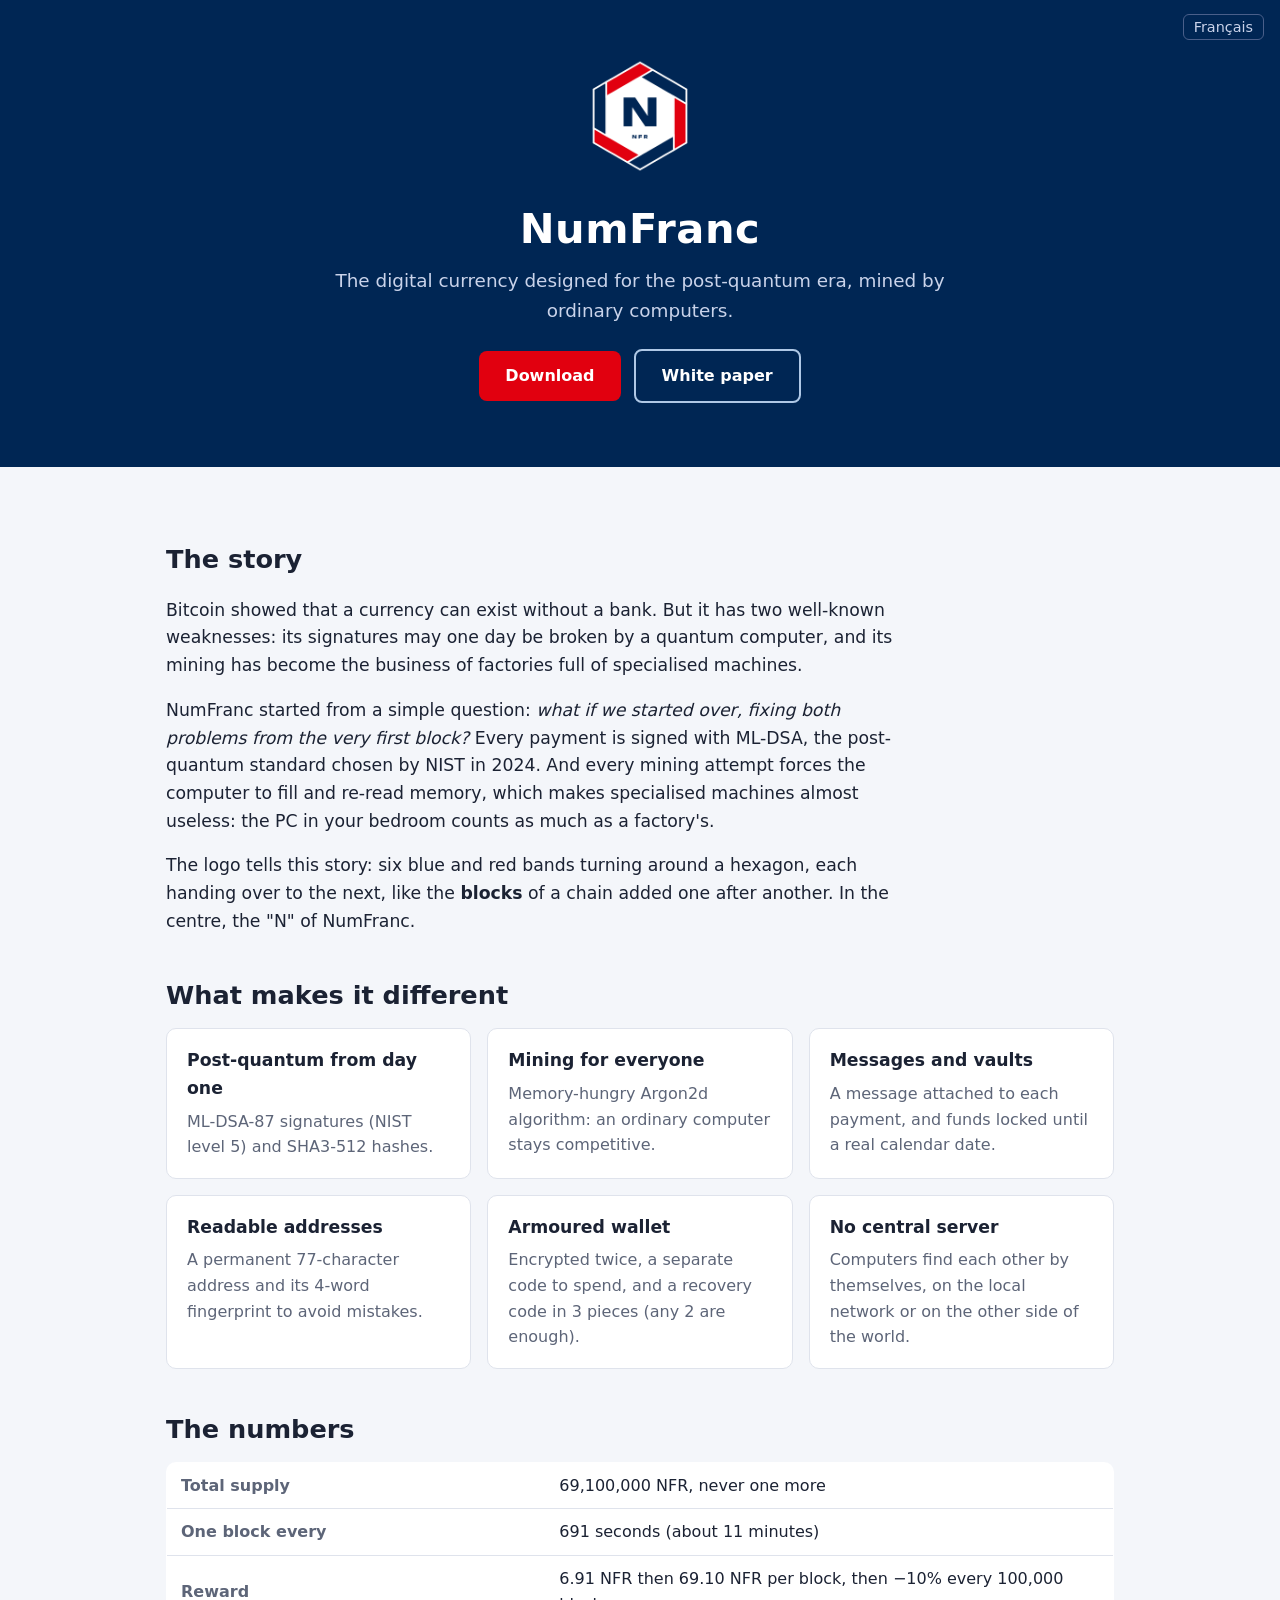
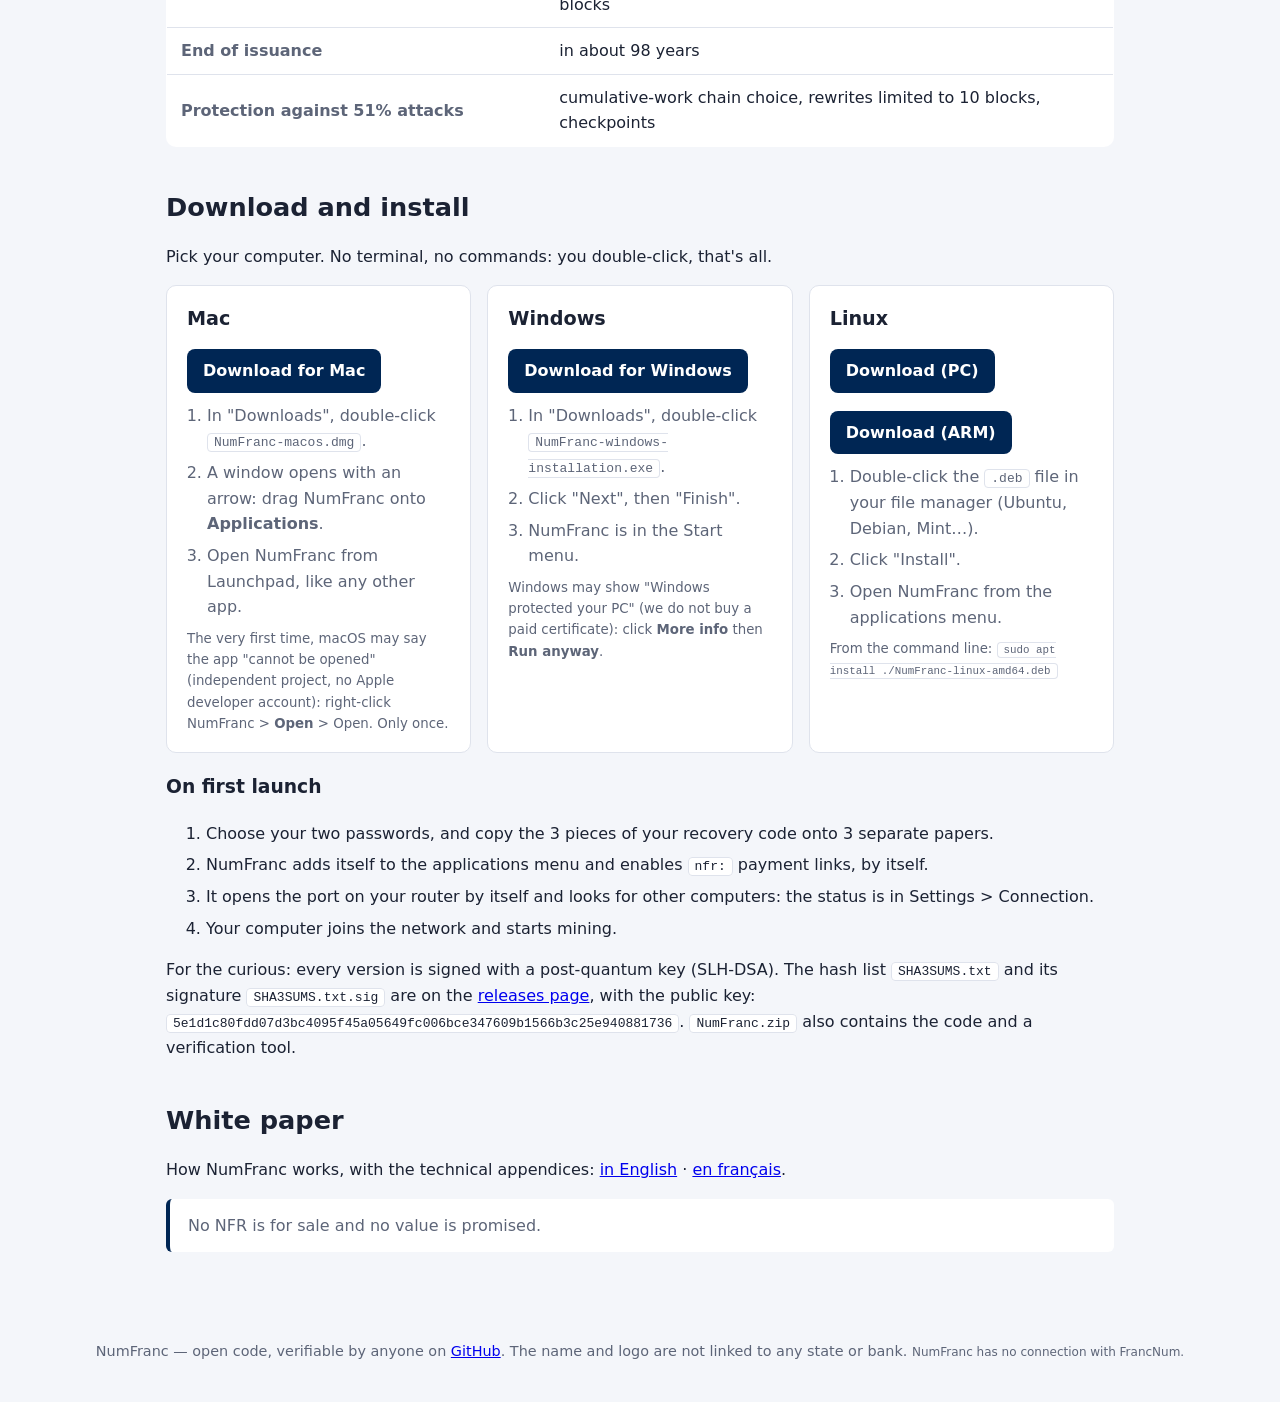
==== site/en.html @ 0773ba94 "NumFranc v1.1.0" ====
<!doctype html>
<html lang="en">
<head>
<meta charset="utf-8">
<meta name="viewport" content="width=device-width, initial-scale=1">
<title>NumFranc (NFR) — English</title>
<meta name="description" content="NumFranc: a post-quantum digital currency, mined by ordinary computers.">
<link rel="alternate" hreflang="fr" href="index.html">
<link rel="icon" href="favicon.svg" type="image/svg+xml">
<link rel="icon" href="favicon-32.png" type="image/png" sizes="32x32">
<link rel="apple-touch-icon" href="apple-touch-icon.png">
<style>
  :root {
    --nuit: #002654; --or: #E1000F; --clair: #AFC8E6; --fond: #f4f6fa; --texte: #1b2233; --doux: #5d6578;
    --carte: #ffffff; --bord: #dfe3ec;
  }
  @media (prefers-color-scheme: dark) {
    :root { --fond: #12151c; --texte: #e8ebf2; --doux: #a3aabb; --carte: #1c212b; --bord: #2c3342; }
  }
  * { box-sizing: border-box; }
  body { margin: 0; font-family: system-ui, -apple-system, "Segoe UI", Roboto, sans-serif; background: var(--fond); color: var(--texte); line-height: 1.6; }
  header { background: var(--nuit); color: #fff; padding: 56px 16px 64px; text-align: center; }
  header img { width: 120px; height: 120px; }
  header h1 { font-size: 2.6rem; margin: 12px 0 4px; letter-spacing: .5px; }
  header p { margin: 0 auto; max-width: 640px; color: #c9d3ea; font-size: 1.15rem; }
  .bouton.secondaire { background: transparent; color: #fff; border: 2px solid var(--clair); margin-left: 8px; }
  .bouton { display: inline-block; margin-top: 24px; background: var(--or); color: #FFFFFF; font-weight: 700; padding: 12px 26px; border-radius: 8px; text-decoration: none; }
  main { max-width: 980px; margin: 0 auto; padding: 32px 16px 48px; }
  h2 { font-size: 1.6rem; margin: 40px 0 12px; }
  .histoire { font-size: 1.08rem; max-width: 760px; }
  .grille { display: grid; grid-template-columns: repeat(auto-fit, minmax(260px, 1fr)); gap: 16px; }
  .carte { background: var(--carte); border: 1px solid var(--bord); border-radius: 10px; padding: 18px 20px; }
  .carte h3 { margin: 0 0 6px; font-size: 1.08rem; }
  .carte p { margin: 0; color: var(--doux); }
  table { width: 100%; border-collapse: collapse; background: var(--carte); border: 1px solid var(--bord); border-radius: 10px; overflow: hidden; }
  td, th { text-align: left; padding: 10px 14px; border-bottom: 1px solid var(--bord); }
  th { width: 40%; color: var(--doux); font-weight: 600; }
  ol li { margin-bottom: 6px; }
  .langue { position: absolute; top: 14px; right: 16px; }
  .langue a { color: #c9d3ea; text-decoration: none; border: 1px solid #4a5f8a; border-radius: 6px; padding: 4px 10px; font-size: .9rem; }
  header { position: relative; }
  .systemes { display: grid; grid-template-columns: repeat(auto-fit, minmax(280px, 1fr)); gap: 16px; }
  .systemes .carte h3 { font-size: 1.2rem; }
  .systemes .telecharge { display: inline-block; margin: 8px 0 10px; background: var(--nuit); color: #fff; font-weight: 700; padding: 9px 16px; border-radius: 8px; text-decoration: none; }
  @media (prefers-color-scheme: dark) { .systemes .telecharge { background: #2c4a86; } }
  .systemes ol { margin: 0; padding-left: 20px; color: var(--doux); }
  .systemes small { color: var(--doux); display: block; margin-top: 8px; }
  .avertissement { border-left: 4px solid var(--nuit); background: var(--carte); padding: 14px 18px; border-radius: 6px; color: var(--doux); }
  footer { text-align: center; color: var(--doux); padding: 24px 16px 40px; font-size: .9rem; }
  code { background: var(--carte); border: 1px solid var(--bord); border-radius: 4px; padding: 1px 6px; overflow-wrap: anywhere; }
</style>
</head>
<body>
<header>
  <div class="langue"><a href="index.html" hreflang="fr" lang="fr">Français</a></div>
  <img src="logo-256.png" alt="NumFranc logo: a navy N at the centre of a hexagon made of six turning blue and red bands">
  <h1>NumFranc</h1>
  <p>The digital currency designed for the post-quantum era, mined by ordinary computers.</p>
  <a class="bouton" href="https://github.com/ShadowRook-crypto/NumFranc/releases/latest">Download</a>
  <a class="bouton secondaire" href="WHITEPAPER.pdf">White paper</a>
</header>

<main>
  <h2>The story</h2>
  <div class="histoire">
    <p>Bitcoin showed that a currency can exist without a bank. But it has two well-known weaknesses: its signatures may one day be broken by a quantum computer, and its mining has become the business of factories full of specialised machines.</p>
    <p>NumFranc started from a simple question: <em>what if we started over, fixing both problems from the very first block?</em> Every payment is signed with ML-DSA, the post-quantum standard chosen by NIST in 2024. And every mining attempt forces the computer to fill and re-read memory, which makes specialised machines almost useless: the PC in your bedroom counts as much as a factory's.</p>
    <p>The logo tells this story: six blue and red bands turning around a hexagon, each handing over to the next, like the <strong>blocks</strong> of a chain added one after another. In the centre, the "N" of NumFranc.</p>
  </div>

  <h2>What makes it different</h2>
  <div class="grille">
    <div class="carte"><h3>Post-quantum from day one</h3><p>ML-DSA-87 signatures (NIST level 5) and SHA3-512 hashes.</p></div>
    <div class="carte"><h3>Mining for everyone</h3><p>Memory-hungry Argon2d algorithm: an ordinary computer stays competitive.</p></div>
    <div class="carte"><h3>Messages and vaults</h3><p>A message attached to each payment, and funds locked until a real calendar date.</p></div>
    <div class="carte"><h3>Readable addresses</h3><p>A permanent 77-character address and its 4-word fingerprint to avoid mistakes.</p></div>
    <div class="carte"><h3>Armoured wallet</h3><p>Encrypted twice, a separate code to spend, and a recovery code in 3 pieces (any 2 are enough).</p></div>
    <div class="carte"><h3>No central server</h3><p>Computers find each other by themselves, on the local network or on the other side of the world.</p></div>
  </div>

  <h2>The numbers</h2>
  <table>
    <tr><th>Total supply</th><td>69,100,000 NFR, never one more</td></tr>
    <tr><th>One block every</th><td>691 seconds (about 11 minutes)</td></tr>
    <tr><th>Reward</th><td>6.91 NFR then 69.10 NFR per block, then −10% every 100,000 blocks</td></tr>
    <tr><th>End of issuance</th><td>in about 98 years</td></tr>
    <tr><th>Protection against 51% attacks</th><td>cumulative-work chain choice, rewrites limited to 10 blocks, checkpoints</td></tr>
  </table>

  <h2 id="telecharger">Download and install</h2>
  <p>Pick your computer. No terminal, no commands: you double-click, that's all.</p>
  <div class="systemes">
    <div class="carte">
      <h3>Mac</h3>
      <a class="telecharge" href="https://github.com/ShadowRook-crypto/NumFranc/releases/latest/download/NumFranc-macos.dmg">Download for Mac</a>
      <ol>
        <li>In "Downloads", double-click <code>NumFranc-macos.dmg</code>.</li>
        <li>A window opens with an arrow: drag NumFranc onto <strong>Applications</strong>.</li>
        <li>Open NumFranc from Launchpad, like any other app.</li>
      </ol>
      <small>The very first time, macOS may say the app "cannot be opened" (independent project, no Apple developer account): right-click NumFranc &gt; <strong>Open</strong> &gt; Open. Only once.</small>
    </div>
    <div class="carte">
      <h3>Windows</h3>
      <a class="telecharge" href="https://github.com/ShadowRook-crypto/NumFranc/releases/latest/download/NumFranc-windows-installation.exe">Download for Windows</a>
      <ol>
        <li>In "Downloads", double-click <code>NumFranc-windows-installation.exe</code>.</li>
        <li>Click "Next", then "Finish".</li>
        <li>NumFranc is in the Start menu.</li>
      </ol>
      <small>Windows may show "Windows protected your PC" (we do not buy a paid certificate): click <strong>More info</strong> then <strong>Run anyway</strong>.</small>
    </div>
    <div class="carte">
      <h3>Linux</h3>
      <a class="telecharge" href="https://github.com/ShadowRook-crypto/NumFranc/releases/latest/download/NumFranc-linux-amd64.deb">Download (PC)</a>
      <a class="telecharge" href="https://github.com/ShadowRook-crypto/NumFranc/releases/latest/download/NumFranc-linux-arm64.deb">Download (ARM)</a>
      <ol>
        <li>Double-click the <code>.deb</code> file in your file manager (Ubuntu, Debian, Mint…).</li>
        <li>Click "Install".</li>
        <li>Open NumFranc from the applications menu.</li>
      </ol>
      <small>From the command line: <code>sudo apt install ./NumFranc-linux-amd64.deb</code></small>
    </div>
  </div>
  <h3>On first launch</h3>
  <ol>
    <li>Choose your two passwords, and copy the 3 pieces of your recovery code onto 3 separate papers.</li>
    <li>NumFranc adds itself to the applications menu and enables <code>nfr:</code> payment links, by itself.</li>
    <li>It opens the port on your router by itself and looks for other computers: the status is in Settings &gt; Connection.</li>
    <li>Your computer joins the network and starts mining.</li>
  </ol>
  <p>For the curious: every version is signed with a post-quantum key (SLH-DSA). The hash list <code>SHA3SUMS.txt</code> and its signature <code>SHA3SUMS.txt.sig</code> are on the <a href="https://github.com/ShadowRook-crypto/NumFranc/releases/latest">releases page</a>, with the public key: <code>5e1d1c80fdd07d3bc4095f45a05649fc006bce347609b1566b3c25e940881736</code>. <code>NumFranc.zip</code> also contains the code and a verification tool.</p>

  <h2>White paper</h2>
  <p>How NumFranc works, with the technical appendices: <a href="WHITEPAPER.pdf">in English</a> · <a href="LIVRE_BLANC.pdf">en français</a>.</p>

  <p class="avertissement">No NFR is for sale and no value is promised.</p>
</main>

<footer>
  NumFranc — open code, verifiable by anyone on <a href="https://github.com/ShadowRook-crypto/NumFranc">GitHub</a>. The name and logo are not linked to any state or bank. <small>NumFranc has no connection with FrancNum.</small>
</footer>
</body>
</html>
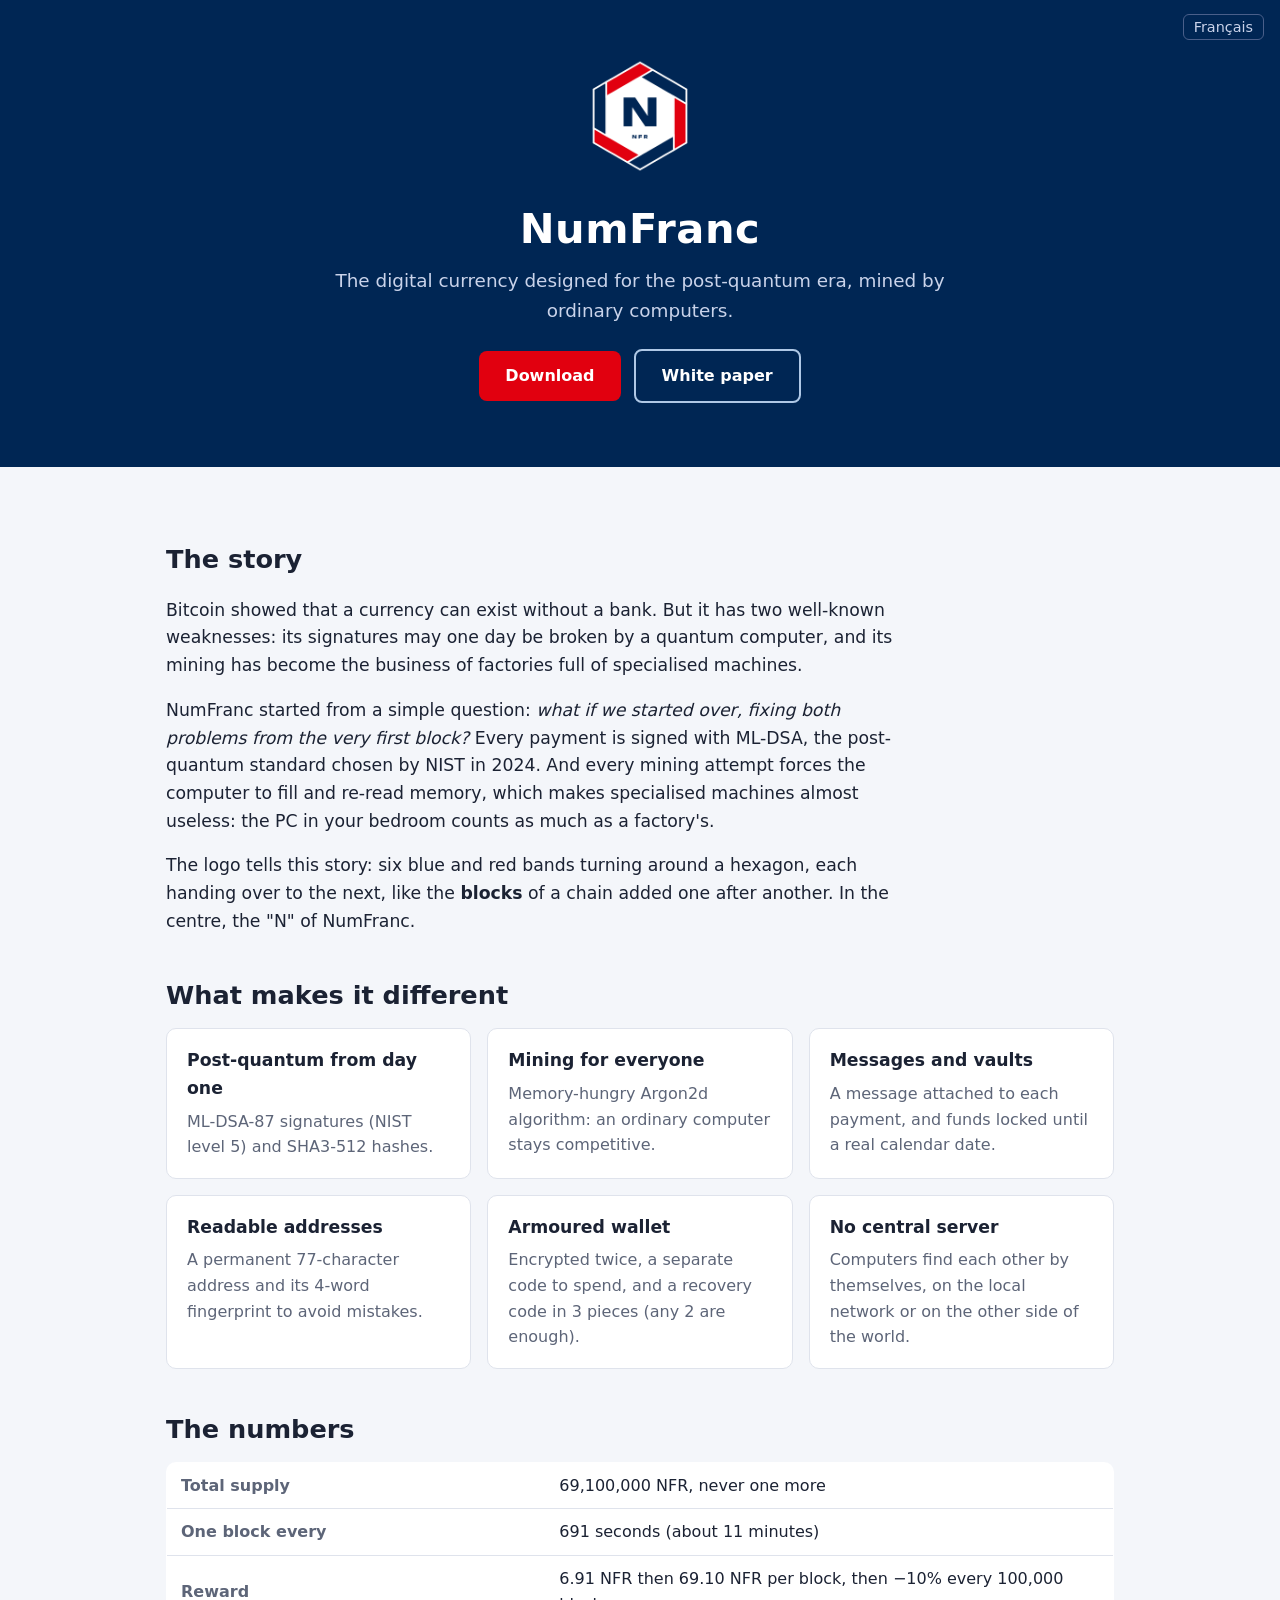
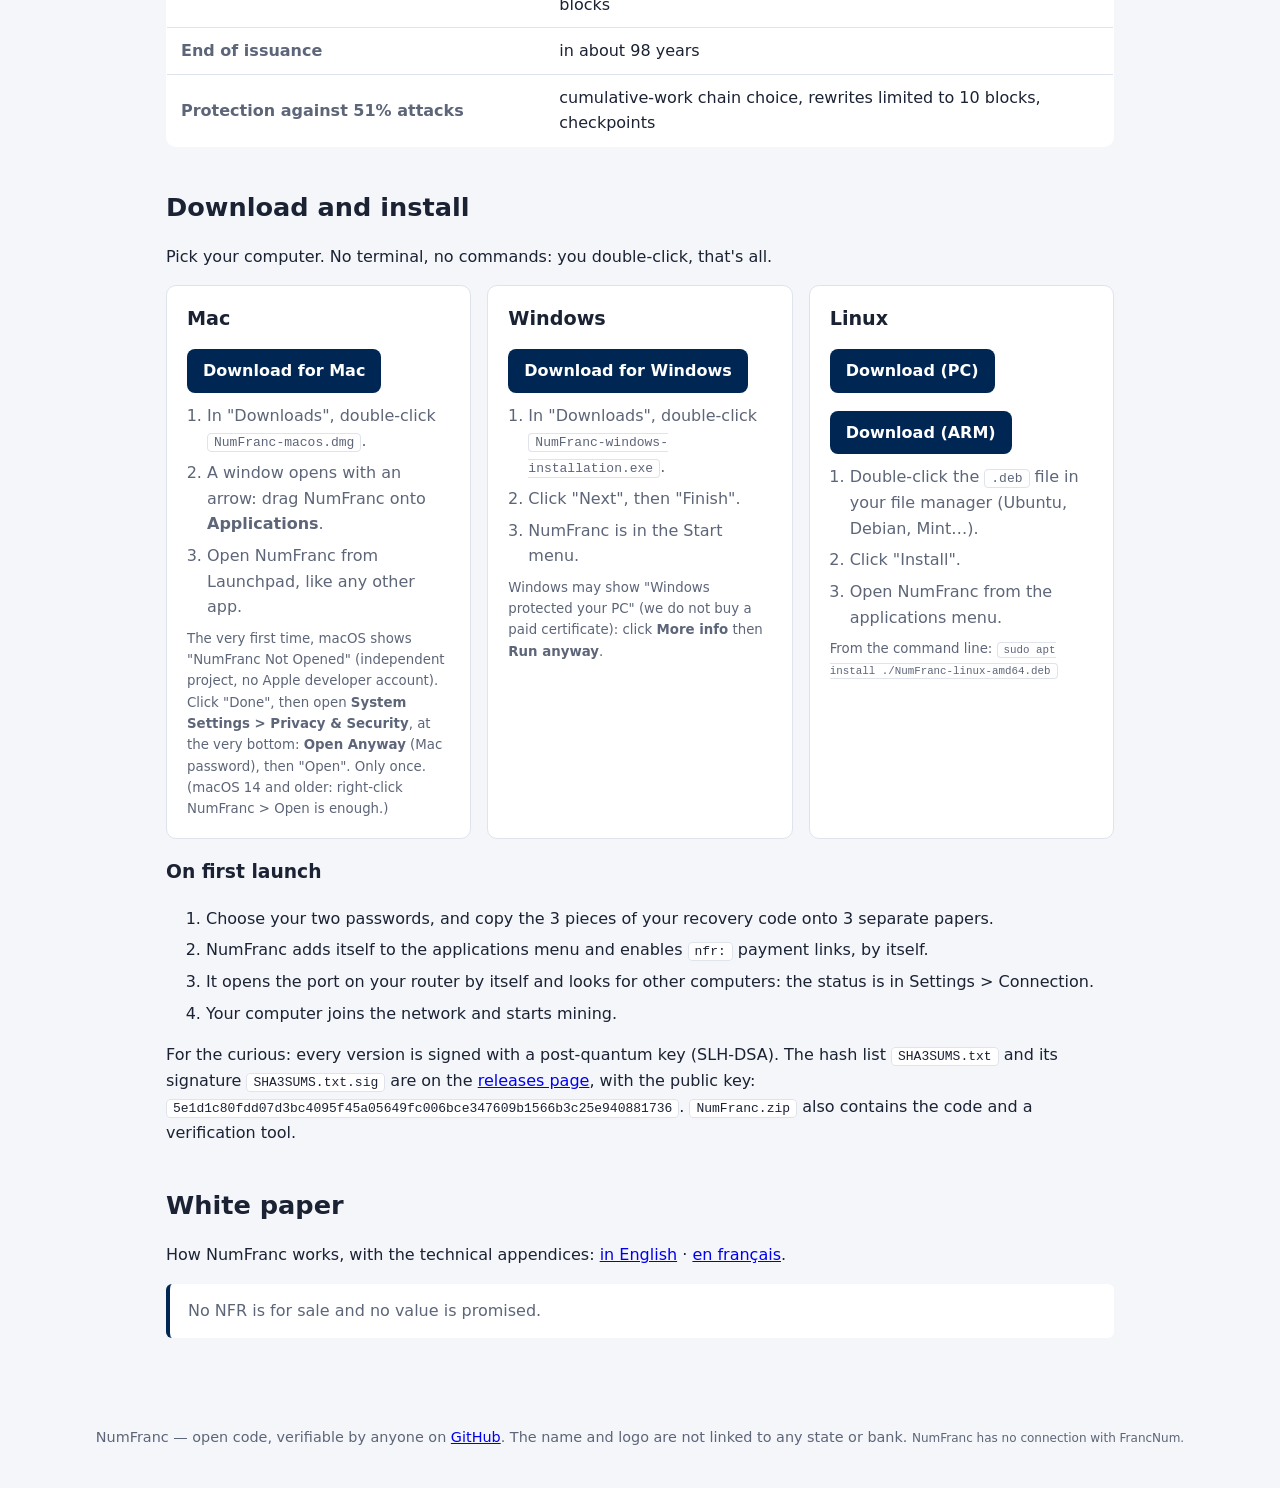
==== commit ce668e3f: "NumFranc v1.1.1" ====
--- a/site/en.html
+++ b/site/en.html
@@ -98,7 +98,7 @@
         <li>A window opens with an arrow: drag NumFranc onto <strong>Applications</strong>.</li>
         <li>Open NumFranc from Launchpad, like any other app.</li>
       </ol>
-      <small>The very first time, macOS may say the app "cannot be opened" (independent project, no Apple developer account): right-click NumFranc &gt; <strong>Open</strong> &gt; Open. Only once.</small>
+      <small>The very first time, macOS shows "NumFranc Not Opened" (independent project, no Apple developer account). Click "Done", then open <strong>System Settings &gt; Privacy &amp; Security</strong>, at the very bottom: <strong>Open Anyway</strong> (Mac password), then "Open". Only once. (macOS 14 and older: right-click NumFranc &gt; Open is enough.)</small>
     </div>
     <div class="carte">
       <h3>Windows</h3>
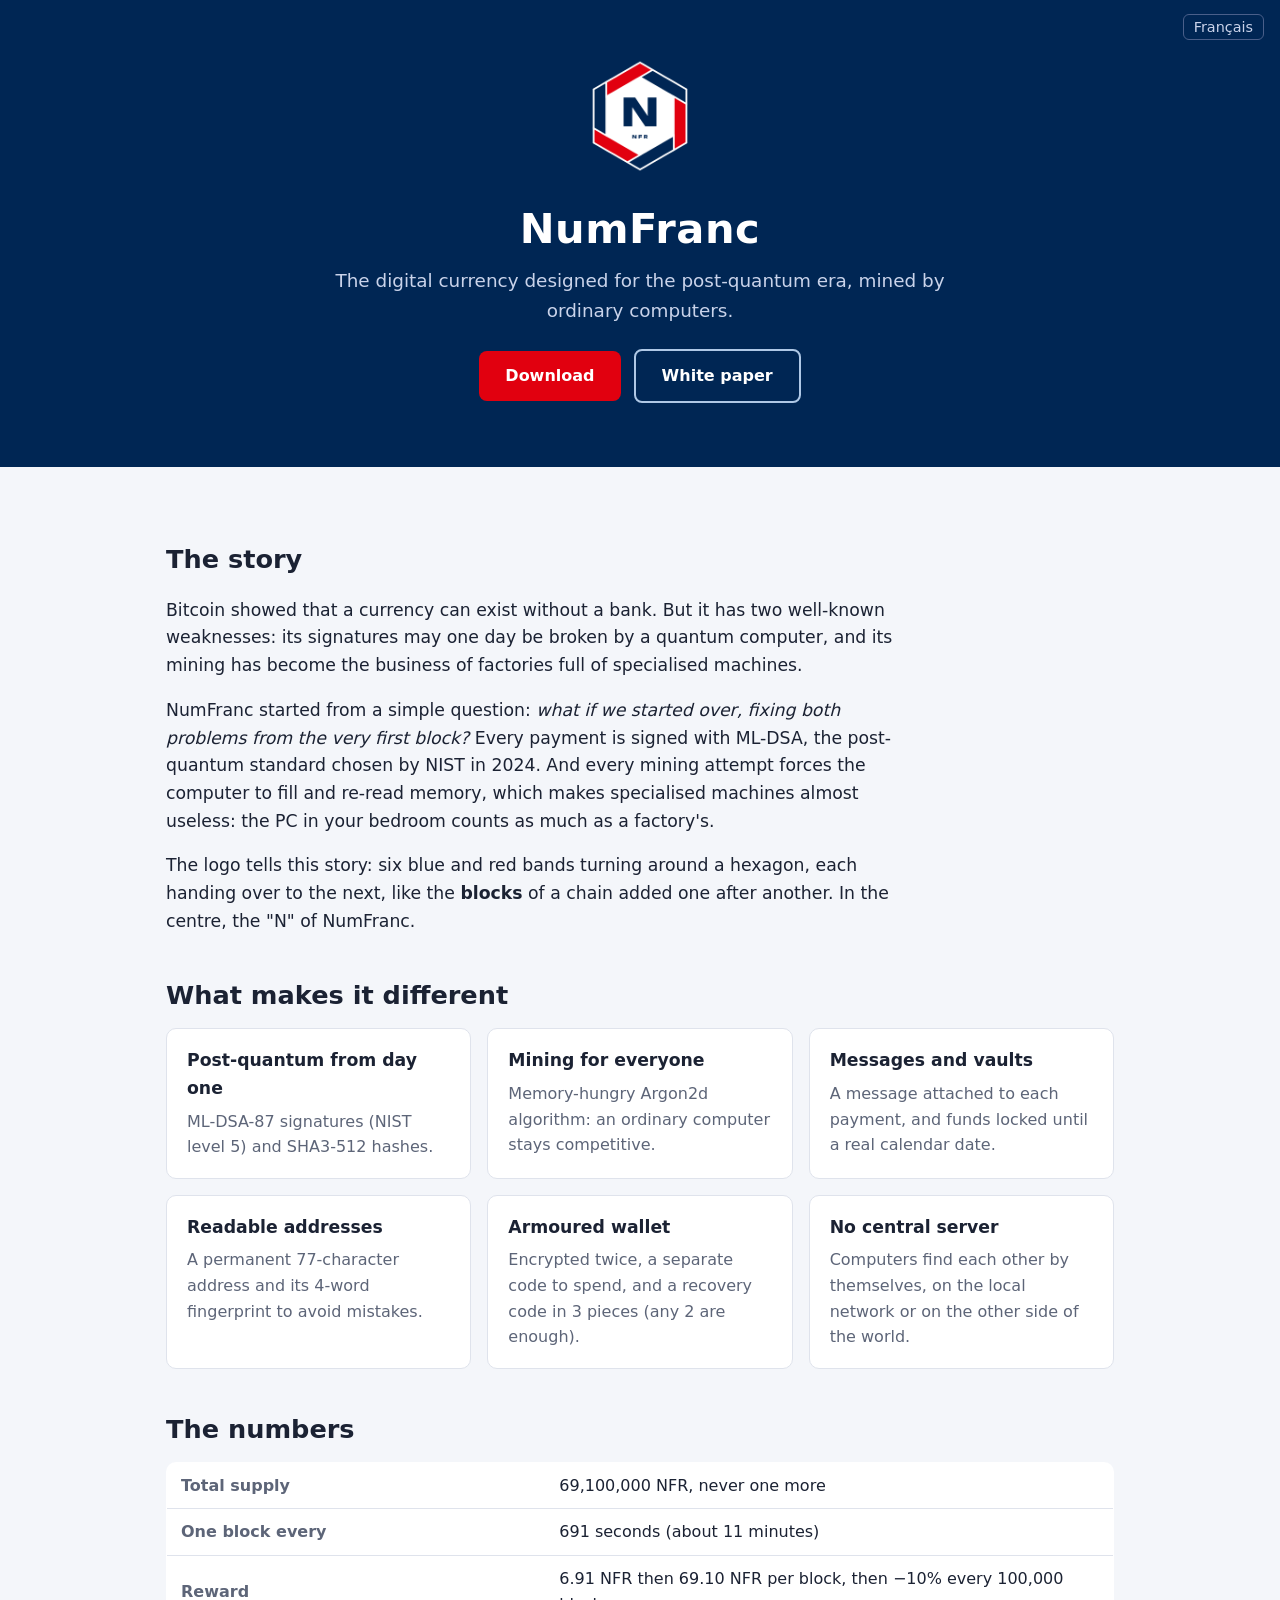
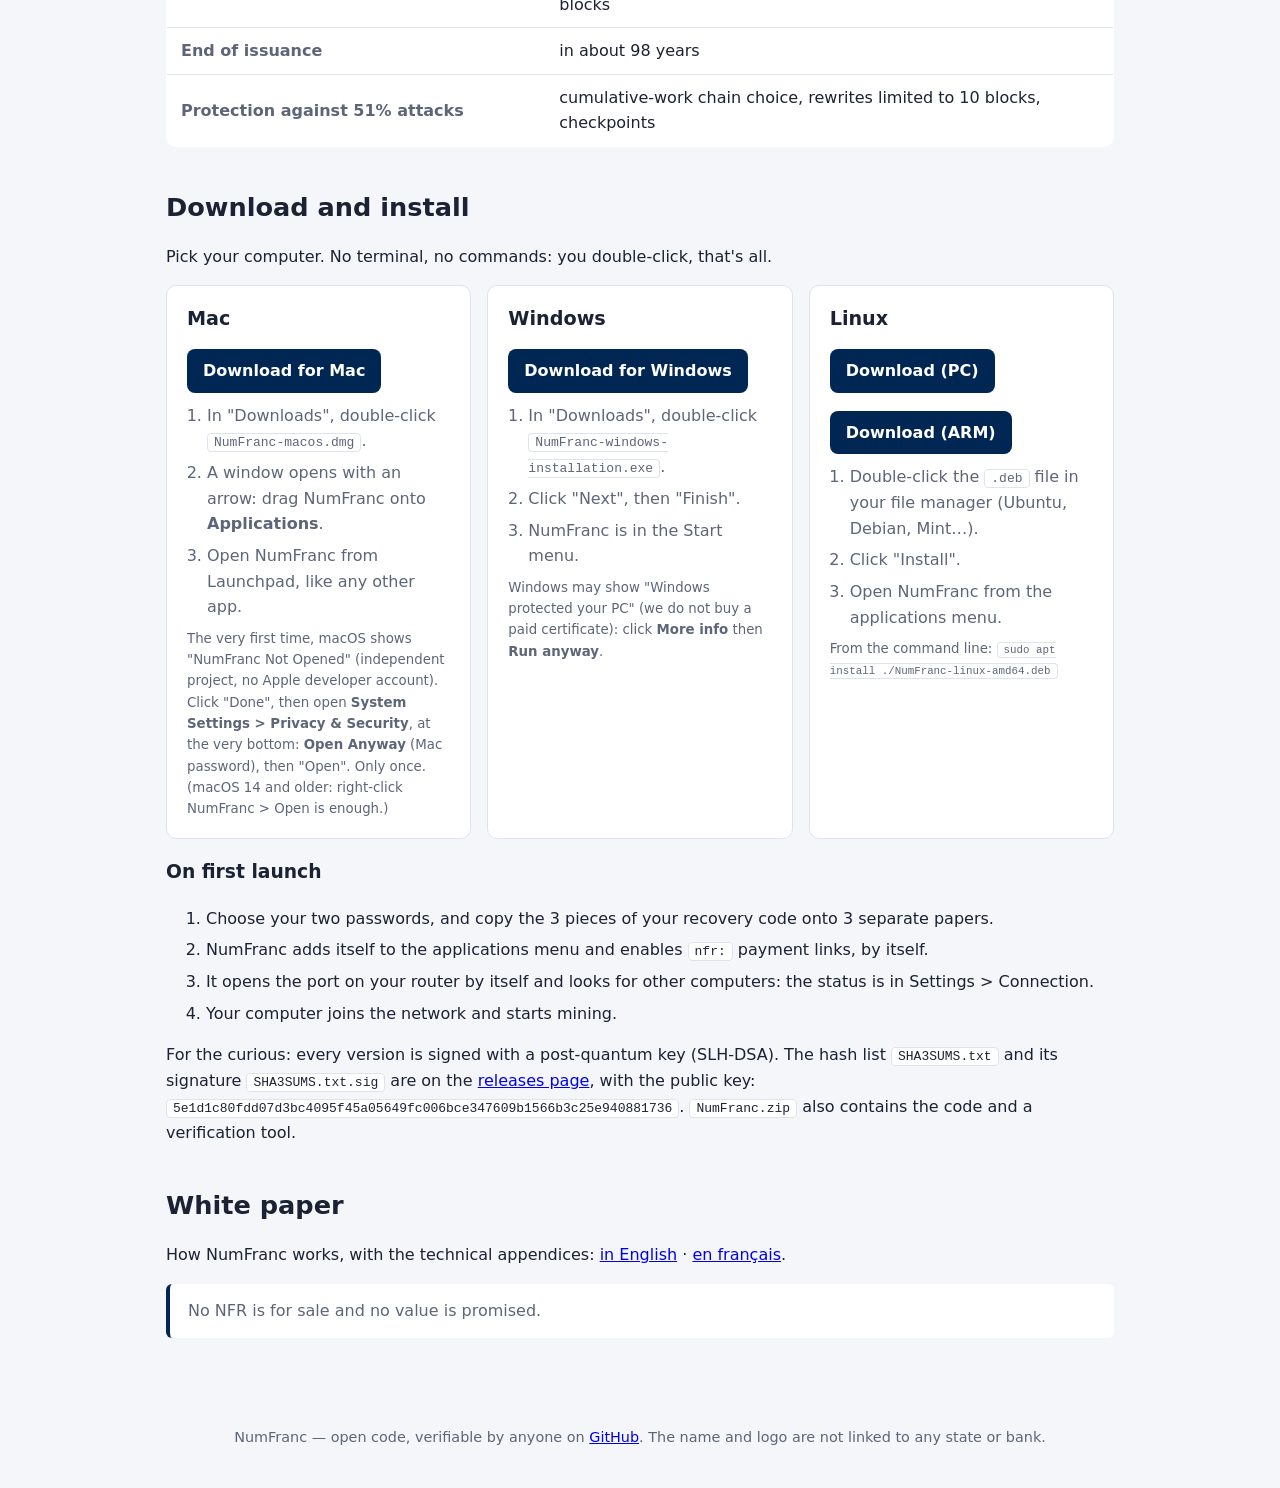
==== commit 75159e40: "v1.3.1 : point de contrôle, traductions, référencement" ====
--- a/site/en.html
+++ b/site/en.html
@@ -5,7 +5,17 @@
 <meta name="viewport" content="width=device-width, initial-scale=1">
 <title>NumFranc (NFR) — English</title>
 <meta name="description" content="NumFranc: a post-quantum digital currency, mined by ordinary computers.">
-<link rel="alternate" hreflang="fr" href="index.html">
+<link rel="canonical" href="https://shadowrook-crypto.github.io/NumFranc/en.html">
+<link rel="alternate" hreflang="fr" href="https://shadowrook-crypto.github.io/NumFranc/">
+<link rel="alternate" hreflang="en" href="https://shadowrook-crypto.github.io/NumFranc/en.html">
+<meta name="keywords" content="NumFranc, NFR, cryptocurrency, post-quantum, ML-DSA, SLH-DSA, Rust, blockchain, proof of work, Argon2, open source">
+<meta property="og:type" content="website">
+<meta property="og:title" content="NumFranc (NFR) — post-quantum digital currency">
+<meta property="og:description" content="Open-source educational project in Rust: a post-quantum cryptocurrency (ML-DSA-87) mined by ordinary computers. Free, no value, nothing for sale.">
+<meta property="og:url" content="https://shadowrook-crypto.github.io/NumFranc/en.html">
+<meta property="og:image" content="https://shadowrook-crypto.github.io/NumFranc/logo-256.png">
+<meta property="og:locale" content="en_US">
+<meta name="twitter:card" content="summary">
 <link rel="icon" href="favicon.svg" type="image/svg+xml">
 <link rel="icon" href="favicon-32.png" type="image/png" sizes="32x32">
 <link rel="apple-touch-icon" href="apple-touch-icon.png">
@@ -138,7 +148,7 @@
 </main>
 
 <footer>
-  NumFranc — open code, verifiable by anyone on <a href="https://github.com/ShadowRook-crypto/NumFranc">GitHub</a>. The name and logo are not linked to any state or bank. <small>NumFranc has no connection with FrancNum.</small>
+  NumFranc — open code, verifiable by anyone on <a href="https://github.com/ShadowRook-crypto/NumFranc">GitHub</a>. The name and logo are not linked to any state or bank.
 </footer>
 </body>
 </html>
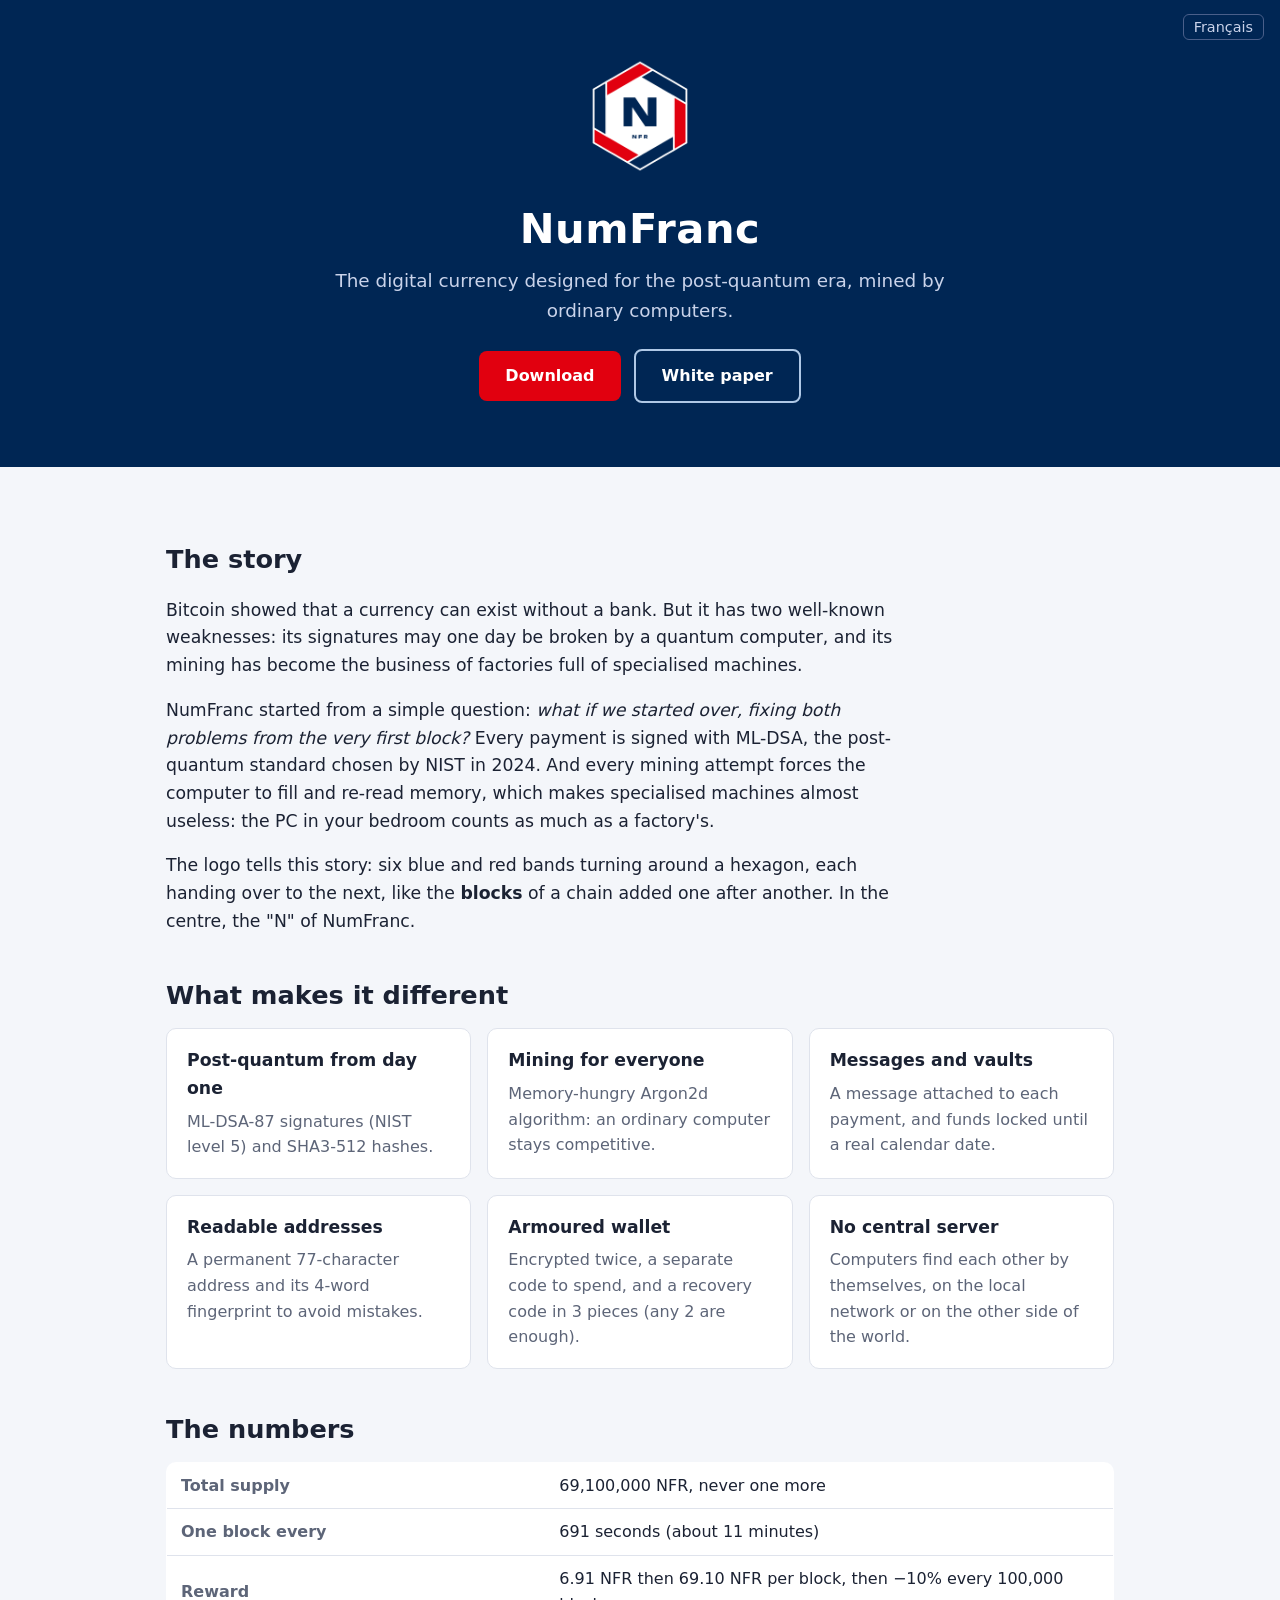
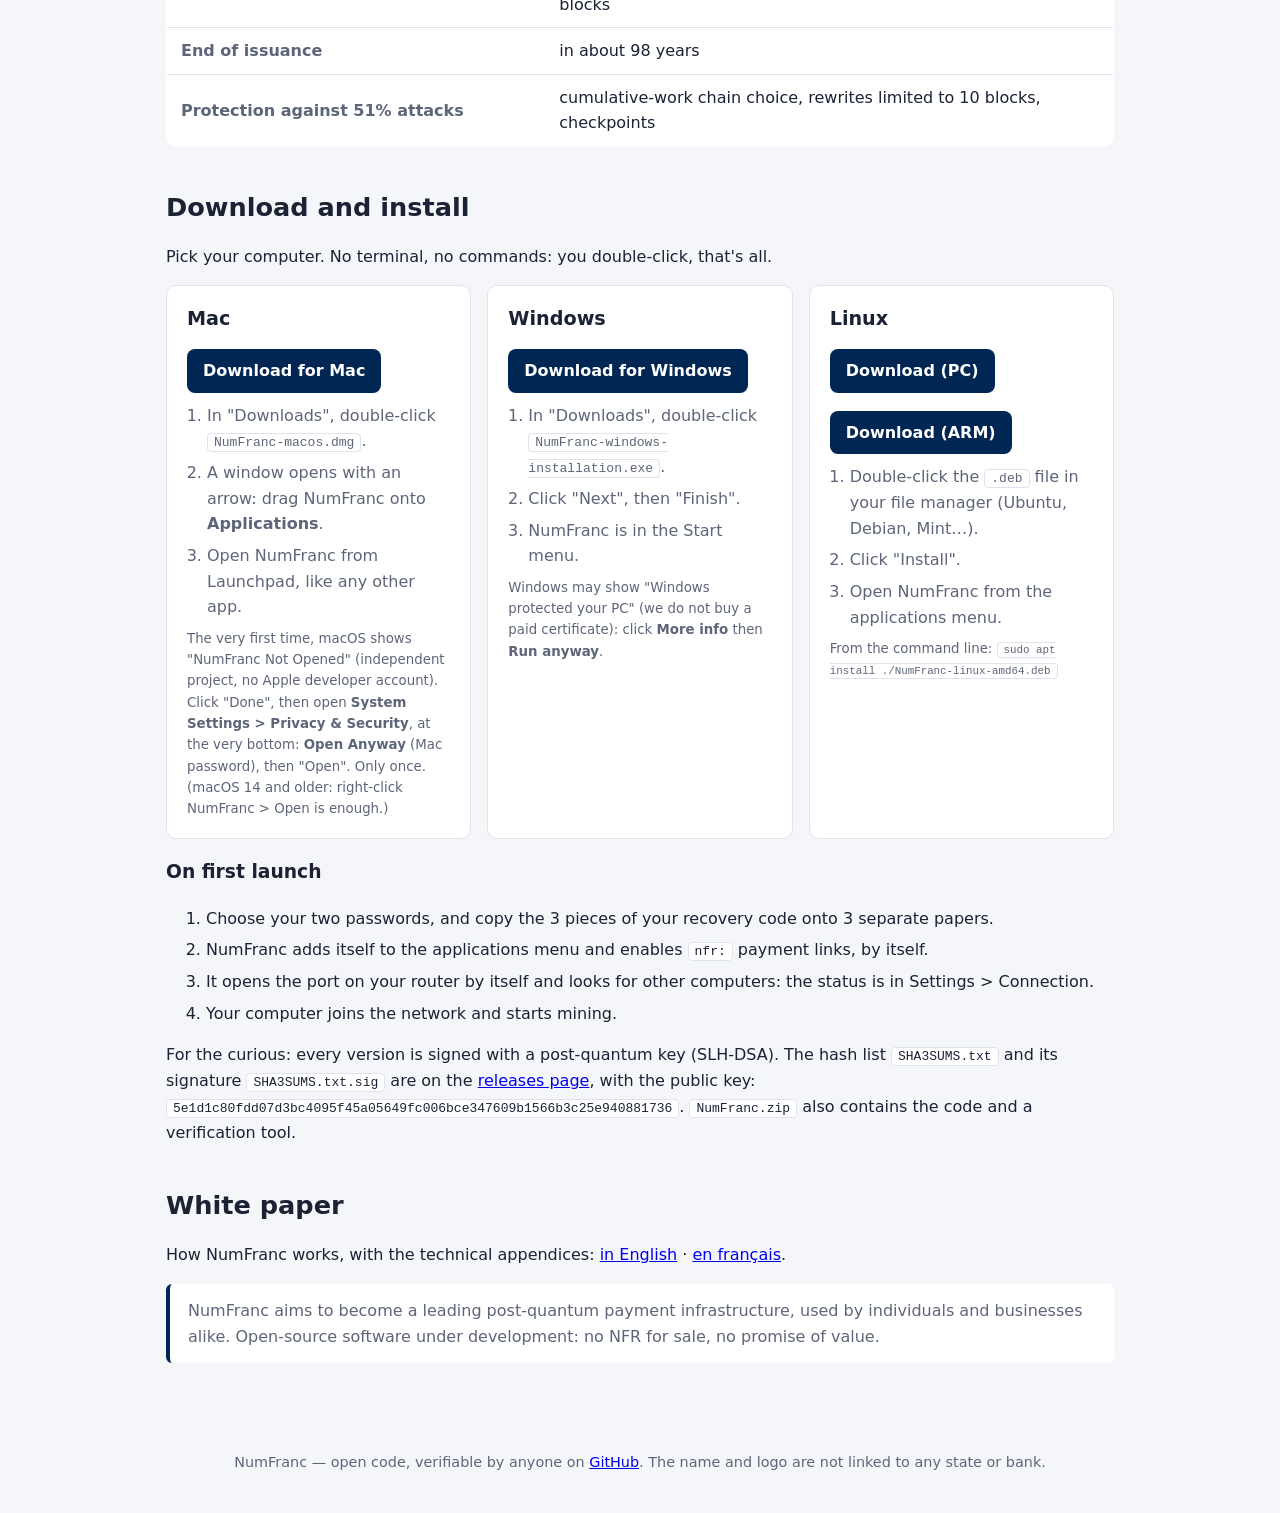
==== commit 2f976844: "v1.3.2 : nouvelle présentation du projet" ====
--- a/site/en.html
+++ b/site/en.html
@@ -4,14 +4,14 @@
 <meta charset="utf-8">
 <meta name="viewport" content="width=device-width, initial-scale=1">
 <title>NumFranc (NFR) — English</title>
-<meta name="description" content="NumFranc: a post-quantum digital currency, mined by ordinary computers.">
+<meta name="description" content="NumFranc aims to become a leading post-quantum payment infrastructure, used by individuals and businesses alike. Open-source software under development: no NFR for sale, no promise of value.">
 <link rel="canonical" href="https://shadowrook-crypto.github.io/NumFranc/en.html">
 <link rel="alternate" hreflang="fr" href="https://shadowrook-crypto.github.io/NumFranc/">
 <link rel="alternate" hreflang="en" href="https://shadowrook-crypto.github.io/NumFranc/en.html">
 <meta name="keywords" content="NumFranc, NFR, cryptocurrency, post-quantum, ML-DSA, SLH-DSA, Rust, blockchain, proof of work, Argon2, open source">
 <meta property="og:type" content="website">
 <meta property="og:title" content="NumFranc (NFR) — post-quantum digital currency">
-<meta property="og:description" content="Open-source educational project in Rust: a post-quantum cryptocurrency (ML-DSA-87) mined by ordinary computers. Free, no value, nothing for sale.">
+<meta property="og:description" content="NumFranc aims to become a leading post-quantum payment infrastructure, used by individuals and businesses alike. Open-source software under development: no NFR for sale, no promise of value.">
 <meta property="og:url" content="https://shadowrook-crypto.github.io/NumFranc/en.html">
 <meta property="og:image" content="https://shadowrook-crypto.github.io/NumFranc/logo-256.png">
 <meta property="og:locale" content="en_US">
@@ -144,7 +144,7 @@
   <h2>White paper</h2>
   <p>How NumFranc works, with the technical appendices: <a href="WHITEPAPER.pdf">in English</a> · <a href="LIVRE_BLANC.pdf">en français</a>.</p>
 
-  <p class="avertissement">No NFR is for sale and no value is promised.</p>
+  <p class="avertissement">NumFranc aims to become a leading post-quantum payment infrastructure, used by individuals and businesses alike. Open-source software under development: no NFR for sale, no promise of value.</p>
 </main>
 
 <footer>
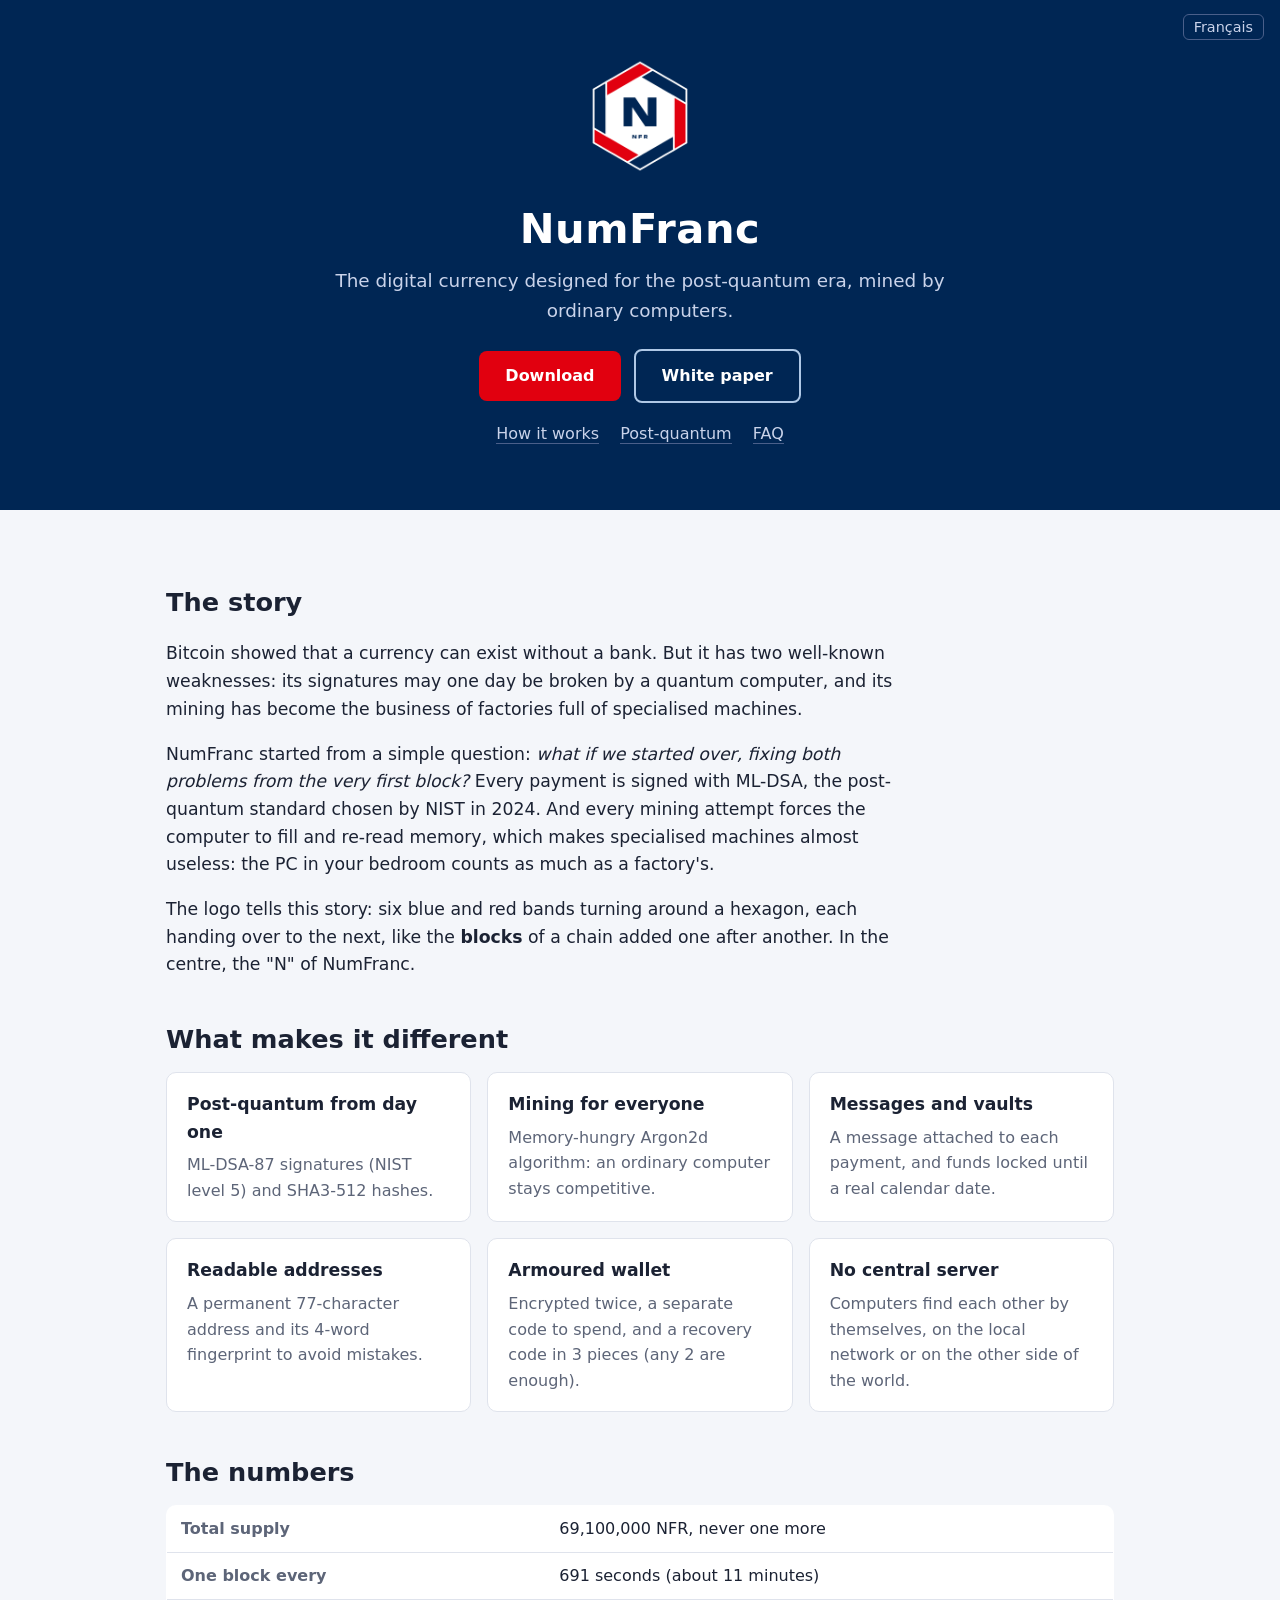
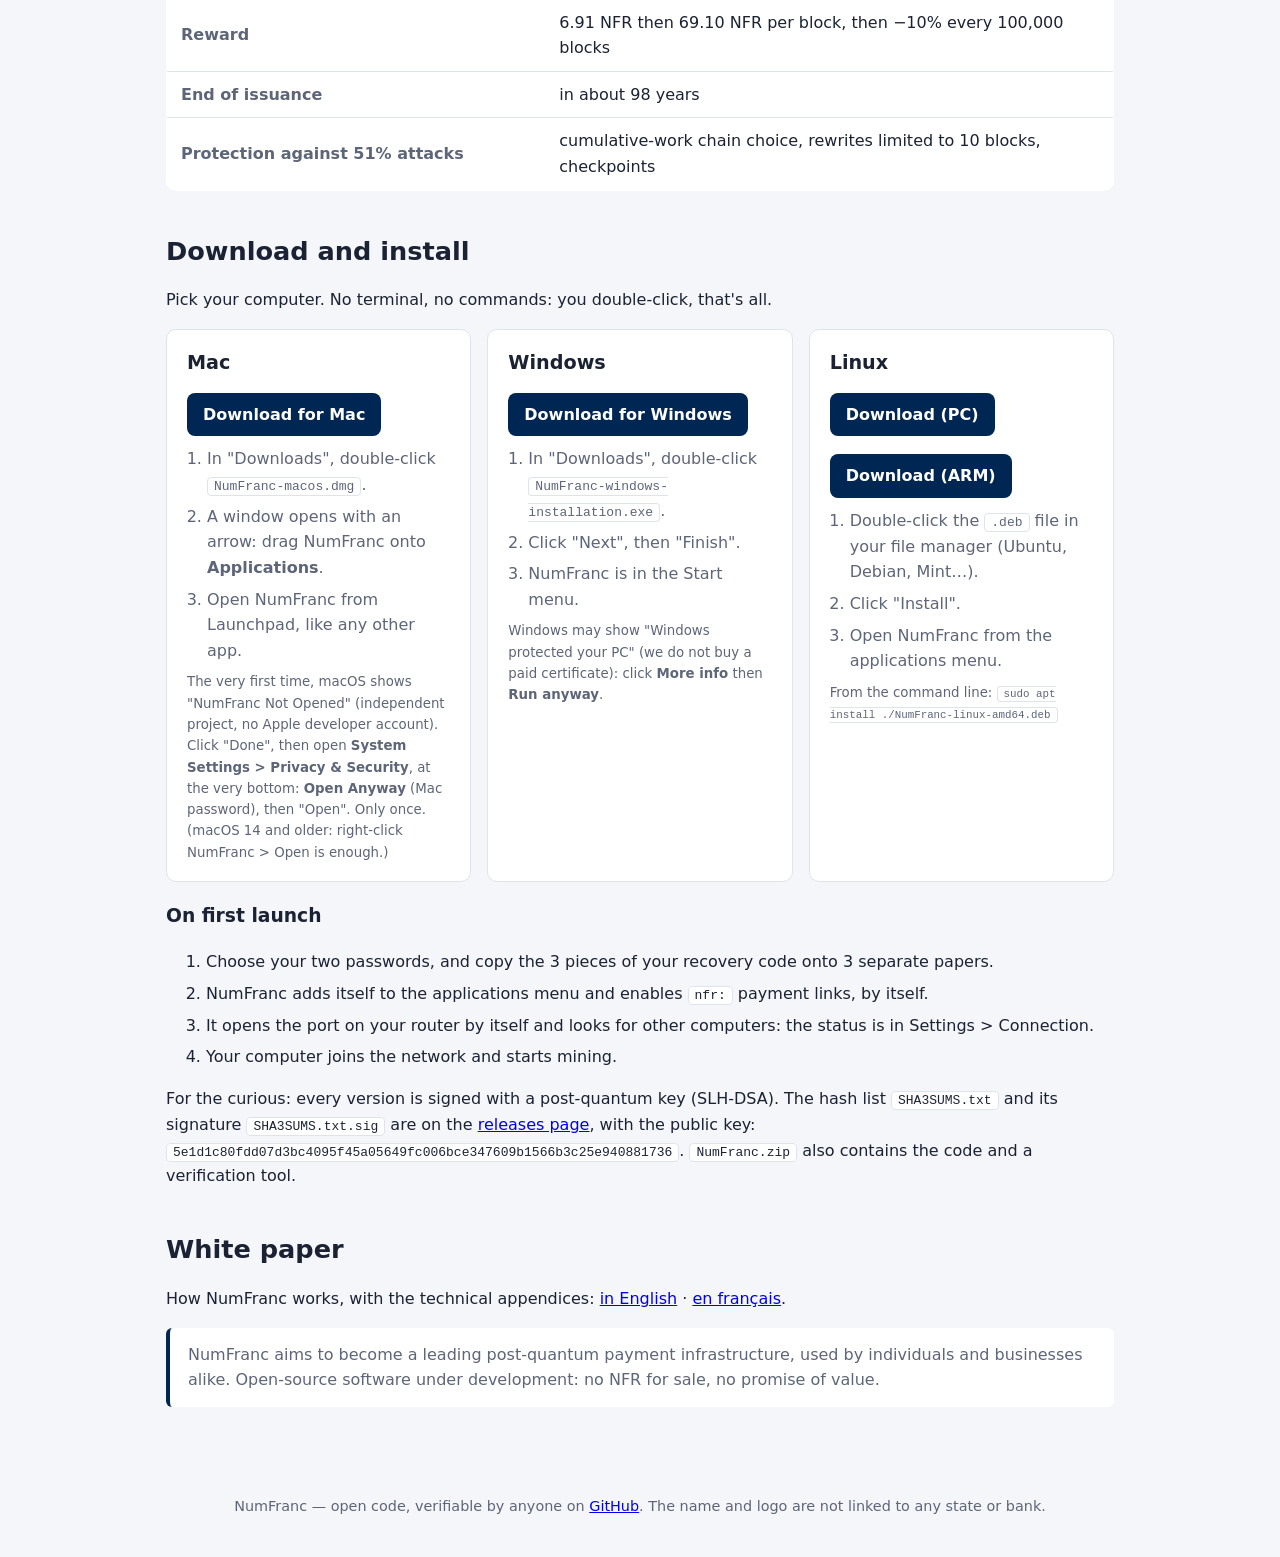
==== commit e04080f9: "Site : pages Comment ça marche, Post-quantique, FAQ" ====
--- a/site/en.html
+++ b/site/en.html
@@ -58,6 +58,7 @@
   .avertissement { border-left: 4px solid var(--nuit); background: var(--carte); padding: 14px 18px; border-radius: 6px; color: var(--doux); }
   footer { text-align: center; color: var(--doux); padding: 24px 16px 40px; font-size: .9rem; }
   code { background: var(--carte); border: 1px solid var(--bord); border-radius: 4px; padding: 1px 6px; overflow-wrap: anywhere; }
+  nav.pages a { color: #c9d3ea; margin: 0 8px; text-decoration: none; border-bottom: 1px solid #4a5f8a; }
 </style>
 </head>
 <body>
@@ -68,6 +69,7 @@
   <p>The digital currency designed for the post-quantum era, mined by ordinary computers.</p>
   <a class="bouton" href="https://github.com/ShadowRook-crypto/NumFranc/releases/latest">Download</a>
   <a class="bouton secondaire" href="WHITEPAPER.pdf">White paper</a>
+  <nav class="pages" style="margin-top:18px"><a href="how-it-works.html">How it works</a> <a href="post-quantum.html">Post-quantum</a> <a href="faq-en.html">FAQ</a></nav>
 </header>
 
 <main>
